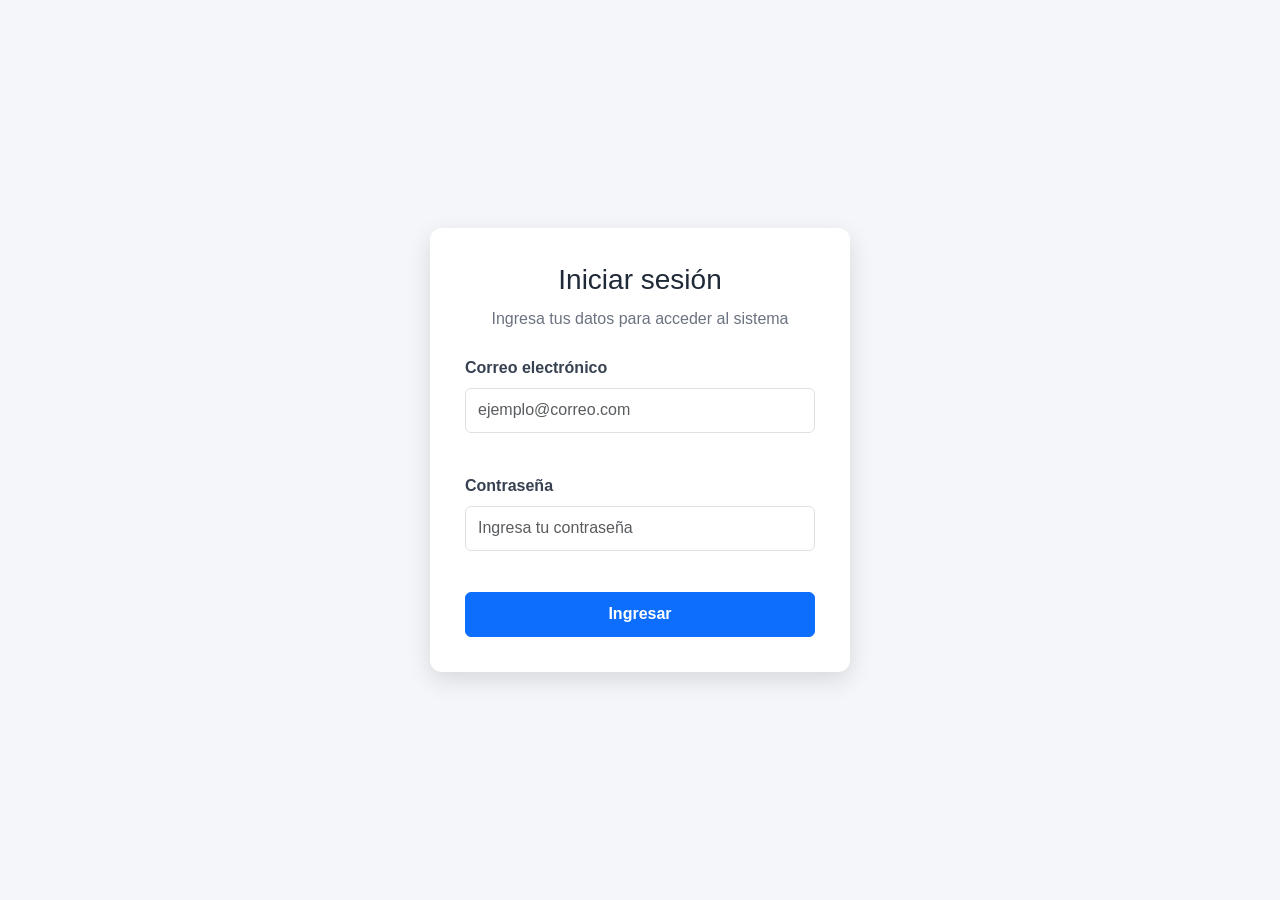
==== login.html @ beb98de9 "Crear interfaz y estilos del login" ====
<!DOCTYPE html>
<html lang="es">
<head>
    <meta charset="UTF-8">

    <meta
        name="viewport"
        content="width=device-width, initial-scale=1.0"
    >

    <title>Inicio de sesión</title>

    <!-- Bootstrap -->
    <link
        href="https://cdn.jsdelivr.net/npm/bootstrap@5.3.3/dist/css/bootstrap.min.css"
        rel="stylesheet"
    >

    <!-- CSS propio -->
    <link rel="stylesheet" href="css/login.css">
</head>

<body>

    <main class="contenedor-login">

        <section class="tarjeta-login">

            <h1>Iniciar sesión</h1>

            <p class="subtitulo">
                Ingresa tus datos para acceder al sistema
            </p>

            <form id="formLogin">

                <!-- Correo -->
                <div class="mb-3">

                    <label
                        for="correo"
                        class="form-label"
                    >
                        Correo electrónico
                    </label>

                    <input
                        type="email"
                        class="form-control"
                        id="correo"
                        placeholder="ejemplo@correo.com"
                        autocomplete="email"
                    >

                    <div
                        id="errorCorreo"
                        class="mensaje-error"
                    ></div>

                </div>


                <!-- Contraseña -->
                <div class="mb-3">

                    <label
                        for="password"
                        class="form-label"
                    >
                        Contraseña
                    </label>

                    <input
                        type="password"
                        class="form-control"
                        id="password"
                        placeholder="Ingresa tu contraseña"
                        autocomplete="current-password"
                    >

                    <div
                        id="errorPassword"
                        class="mensaje-error"
                    ></div>

                </div>


                <!-- Botón -->
                <button
                    type="submit"
                    class="btn btn-primary w-100"
                >
                    Ingresar
                </button>

            </form>

        </section>

    </main>


    <!-- Librería de funciones -->
    <script src="js/utileria.js"></script>

    <!-- Funciones específicas del login -->
    <script src="js/login.js"></script>

</body>
</html>
---- css/login.css ----
* {
    box-sizing: border-box;
    margin: 0;
    padding: 0;
}

body {
    min-height: 100vh;
    font-family: Arial, Helvetica, sans-serif;
    background: #f4f6f9;
}

.contenedor-login {
    min-height: 100vh;
    display: flex;
    justify-content: center;
    align-items: center;
    padding: 20px;
}

.tarjeta-login {
    width: 100%;
    max-width: 420px;
    background: #ffffff;
    padding: 35px;
    border-radius: 12px;
    box-shadow: 0 8px 24px rgba(0, 0, 0, 0.12);
}

.tarjeta-login h1 {
    text-align: center;
    margin-bottom: 10px;
    color: #1f2937;
    font-size: 28px;
}

.subtitulo {
    text-align: center;
    color: #6b7280;
    margin-bottom: 25px;
}

.form-label {
    font-weight: 600;
    color: #374151;
}

.form-control {
    min-height: 45px;
}

.btn-primary {
    min-height: 45px;
    font-weight: 600;
}

.mensaje-error {
    min-height: 20px;
    margin-top: 5px;
    font-size: 14px;
    color: #dc3545;
}
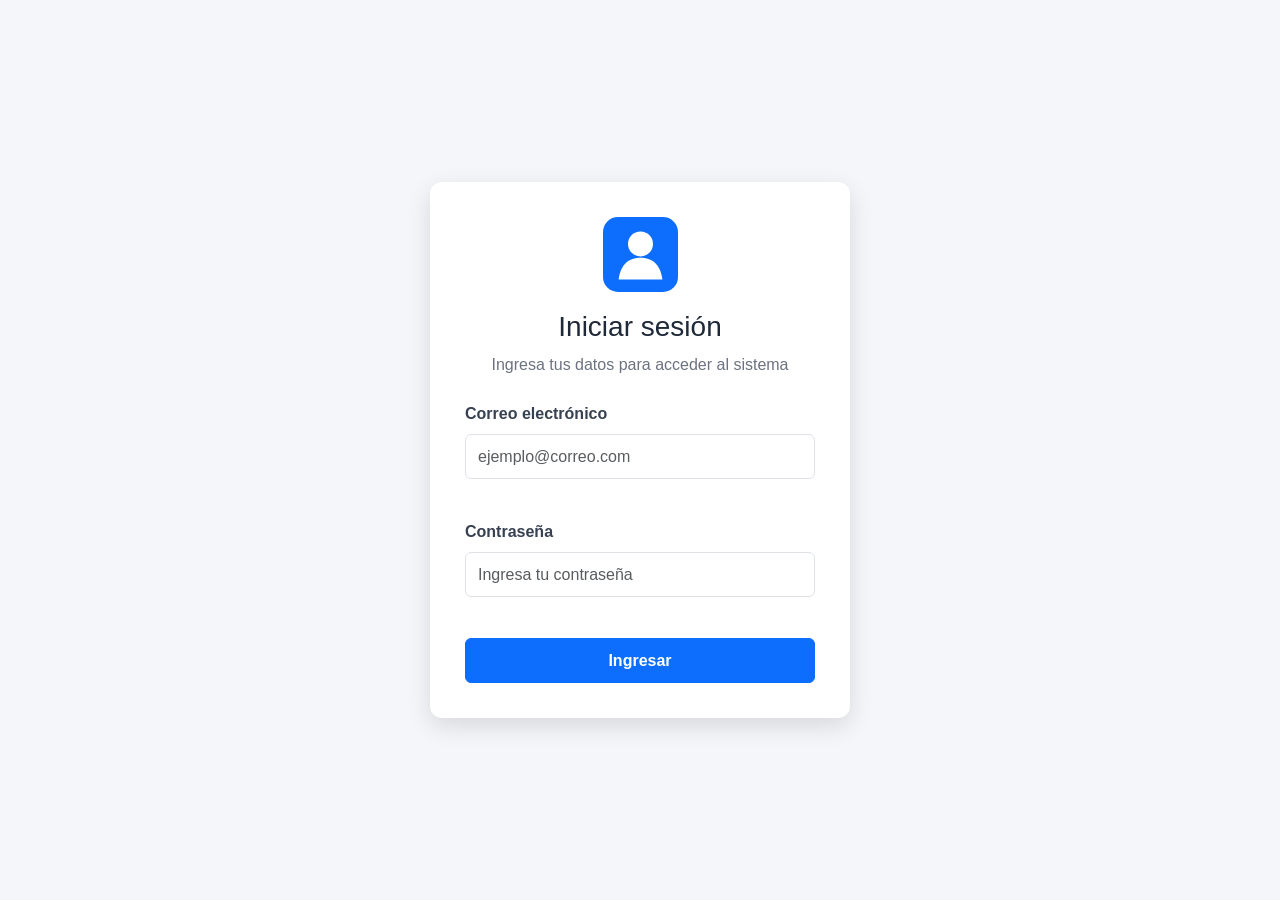
==== commit a2d7512a: "Agregar logo y ajustar diseño del login" ====
--- a/login.html
+++ b/login.html
@@ -1,5 +1,6 @@
 <!DOCTYPE html>
 <html lang="es">
+
 <head>
     <meta charset="UTF-8">
 
@@ -20,17 +21,30 @@
     <link rel="stylesheet" href="css/login.css">
 </head>
 
+
 <body>
 
     <main class="contenedor-login">
 
         <section class="tarjeta-login">
 
+            <!-- Logo -->
+            <div class="logo-login">
+
+                <img
+                    src="img/logo.svg"
+                    alt="Logo del sistema"
+                >
+
+            </div>
+
+
             <h1>Iniciar sesión</h1>
 
             <p class="subtitulo">
                 Ingresa tus datos para acceder al sistema
             </p>
+
 
             <form id="formLogin">
 
@@ -104,8 +118,9 @@
     <!-- Librería de funciones -->
     <script src="js/utileria.js"></script>
 
-    <!-- Funciones específicas del login -->
+    <!-- Funciones del login -->
     <script src="js/login.js"></script>
 
 </body>
+
 </html>
--- a/css/login.css
+++ b/css/login.css
@@ -10,53 +10,104 @@
     background: #f4f6f9;
 }
 
+
+/* Contenedor principal */
 .contenedor-login {
     min-height: 100vh;
+
     display: flex;
     justify-content: center;
     align-items: center;
+
     padding: 20px;
 }
 
+
+/* Tarjeta del login */
 .tarjeta-login {
     width: 100%;
     max-width: 420px;
+
     background: #ffffff;
+
     padding: 35px;
+
     border-radius: 12px;
+
     box-shadow: 0 8px 24px rgba(0, 0, 0, 0.12);
 }
 
+
+/* Logo */
+.logo-login {
+    width: 100%;
+
+    display: flex;
+    justify-content: center;
+    align-items: center;
+
+    margin-bottom: 18px;
+}
+
+.logo-login img {
+    width: 75px;
+    height: 75px;
+
+    display: block;
+}
+
+
+/* Título */
 .tarjeta-login h1 {
     text-align: center;
+
     margin-bottom: 10px;
+
     color: #1f2937;
+
     font-size: 28px;
 }
 
+
+/* Subtítulo */
 .subtitulo {
     text-align: center;
+
     color: #6b7280;
+
     margin-bottom: 25px;
 }
 
+
+/* Etiquetas */
 .form-label {
     font-weight: 600;
+
     color: #374151;
 }
 
+
+/* Inputs */
 .form-control {
     min-height: 45px;
 }
 
+
+/* Botón */
 .btn-primary {
     min-height: 45px;
+
     font-weight: 600;
 }
 
+
+/* Mensajes de error */
 .mensaje-error {
     min-height: 20px;
+
     margin-top: 5px;
+
     font-size: 14px;
+
     color: #dc3545;
-}
+}
